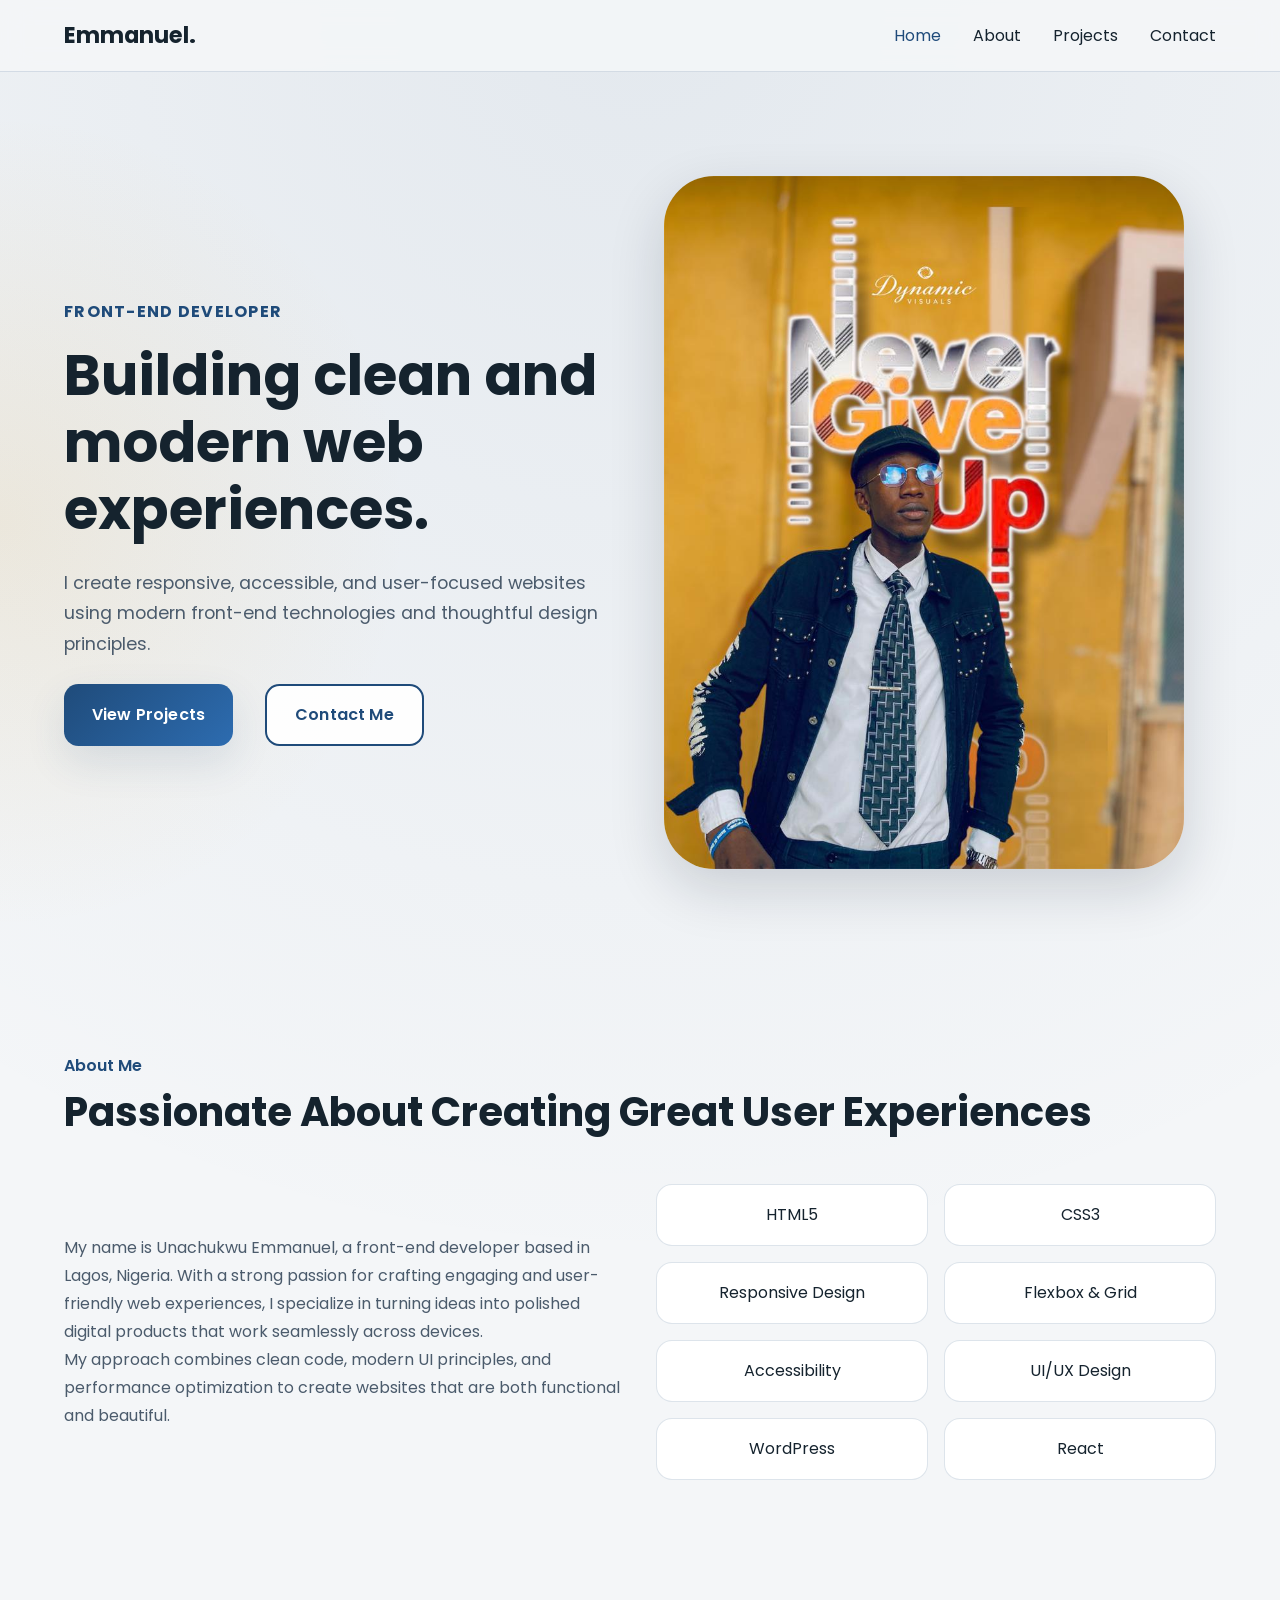
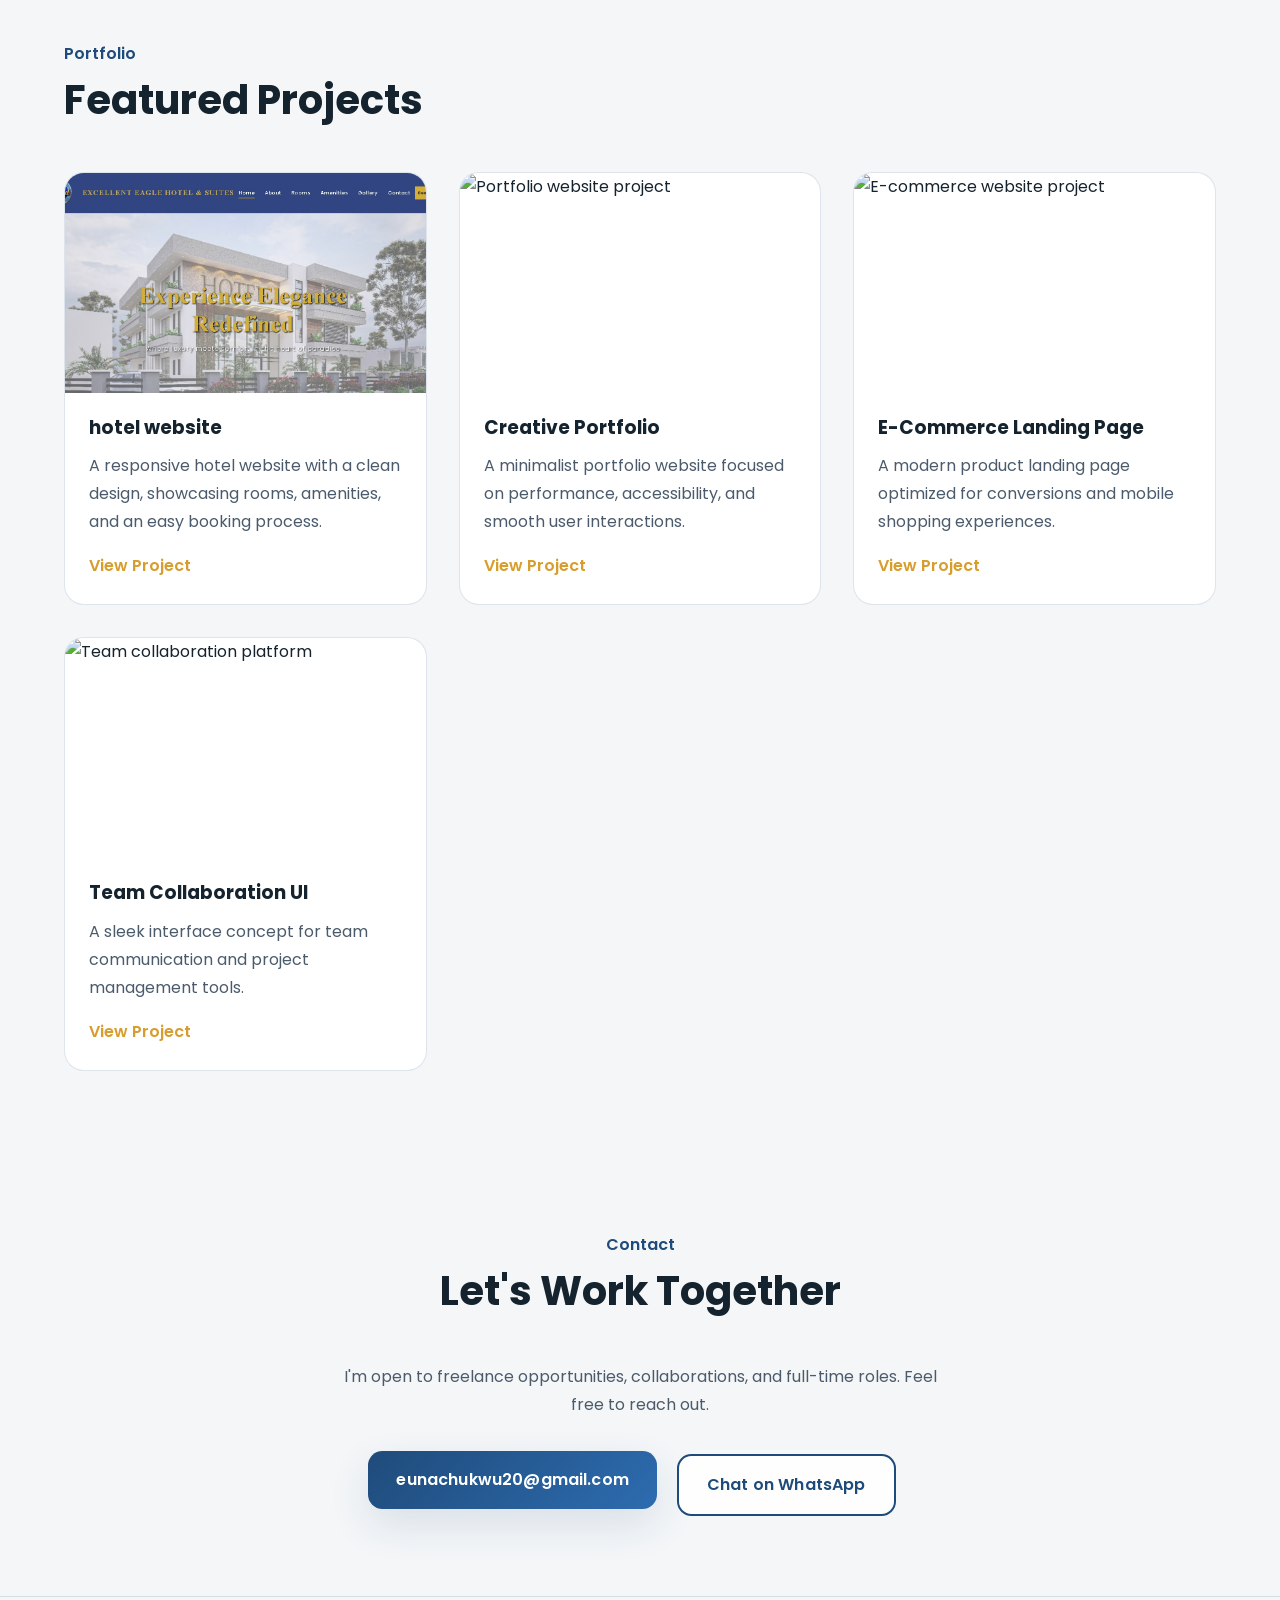
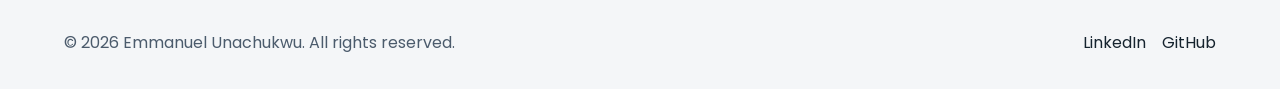
==== chat.html @ ac6048ed "first commit" ====
<!-- index.html -->
<!DOCTYPE html>
<html lang="en">
<head>
  <meta charset="UTF-8" />
  <meta name="viewport" content="width=device-width, initial-scale=1.0" />
  <meta
    name="description"
    content="Professional front-end developer portfolio website"/>
  <title>Emmanuel Unachukwu | Front-End Developer</title>
  <!-- Google Fonts -->
  <link rel="preconnect" href="https://fonts.googleapis.com" />
  <link rel="preconnect" href="https://fonts.gstatic.com" crossorigin />
  <link
    href="https://fonts.googleapis.com/css2?family=Poppins:wght@300;400;500;600;700&display=swap"
    rel="stylesheet"/>
  <link rel="stylesheet" href="chat.css" />
</head>
<body>

  <!-- =========================
       HEADER / NAVIGATION
  ========================== -->
  <header class="header">
    <nav class="navbar container">
      <a href="#" class="logo">Emmanuel.</a>

      <input type="checkbox" id="nav-toggle" class="nav-toggle" aria-label="Toggle navigation menu" />
      <label for="nav-toggle" class="nav-toggle-label" aria-label="Open navigation menu">
        <span></span>
      </label>

      <ul class="nav-links">
        <li><a href="#hero">Home</a></li>
        <li><a href="#about">About</a></li>
        <li><a href="#projects">Projects</a></li>
        <li><a href="#contact">Contact</a></li>
      </ul>
    </nav>
  </header>

  <!-- =========================
       HERO SECTION
  ========================== -->
  <main>

    <section id="hero" class="hero">
      <div class="container hero-content">
        <div class="hero-text fade-in">
          <p class="hero-subtitle">Front-End Developer</p>

          <h1>
            Building clean and modern web experiences.
          </h1>

          <p class="hero-description">
            I create responsive, accessible, and user-focused websites using
            modern front-end technologies and thoughtful design principles.
          </p>

          <div class="hero-buttons">
            <a href="#projects" class="btn primary-btn">
              View Projects
            </a>
            <a href="#contact" class="btn secondary-btn">
              Contact Me
            </a>
          </div>
        </div>

        <div class="hero-image">
          <img
            src="./images/port  pics.jpg"
            alt="Developer portrait"
          />
        </div>
      </div>
    </section>

    <!-- =========================
         ABOUT SECTION
    ========================== -->
    <section id="about" class="about section">
      <div class="container">
        <div class="section-heading">
          <p class="section-subtitle">About Me</p>
          <h2>Passionate About Creating Great User Experiences</h2>
        </div>

        <div class="about-content">
          <div class="about-text">
            <p>My name is Unachukwu Emmanuel, a front-end developer based in Lagos, Nigeria. With a strong passion for crafting engaging and user-friendly web experiences, I specialize in turning ideas into polished digital products that work seamlessly across devices.</p>
            <p>
              My approach combines clean code, modern UI principles, and
              performance optimization to create websites that are both
              functional and beautiful.
            </p>
          </div>

          <ul class="skills-grid">
            <li class="skill-card">HTML5</li>
            <li class="skill-card">CSS3</li>
            <li class="skill-card">Responsive Design</li>
            <li class="skill-card">Flexbox & Grid</li>
            <li class="skill-card">Accessibility</li>
            <li class="skill-card">UI/UX Design</li>
            <li class="skill-card">WordPress</li>
            <li class="skill-card">React</li>
          </ul>
        </div>
      </div>
    </section>

    <!-- =========================
         PROJECTS SECTION
    ========================== -->
    <section id="projects" class="projects section">
      <div class="container">
        <div class="section-heading">
          <p class="section-subtitle">Portfolio</p>
          <h2>Featured Projects</h2>
        </div>

        <div class="projects-grid">

          <!-- Project Card -->
          <article class="project-card">
            <img
              src="./images/Screenshot hotel.jpg"
              alt="hotel project"
            />
            <div class="project-content">
              <h3>hotel website</h3>
              <p>
                A responsive hotel website with a clean design, showcasing rooms, amenities, and an easy booking process.
              </p>
              <a href="https://www.excellenteagles.com" target="_blank" rel="noopener noreferrer" class="project-link">
                View Project
              </a>
            </div>
          </article>

          <!-- Project Card -->
          <article class="project-card">
            <img
              src="https://images.unsplash.com/photo-1498050108023-c5249f4df085?q=80&w=1200&auto=format&fit=crop"
              alt="Portfolio website project"
            />

            <div class="project-content">
              <h3>Creative Portfolio</h3>

              <p>
                A minimalist portfolio website focused on performance,
                accessibility, and smooth user interactions.
              </p>

              <a href="#" class="project-link">
                View Project
              </a>
            </div>
          </article>

          <!-- Project Card -->
          <article class="project-card">
            <img
              src="https://images.unsplash.com/photo-1556740749-887f6717d7e4?q=80&w=1200&auto=format&fit=crop"
              alt="E-commerce website project"
            />

            <div class="project-content">
              <h3>E-Commerce Landing Page</h3>

              <p>
                A modern product landing page optimized for conversions and
                mobile shopping experiences.
              </p>

              <a href="#" class="project-link">
                View Project
              </a>
            </div>
          </article>

          <!-- Project Card -->
          <article class="project-card">
            <img
              src="https://images.unsplash.com/photo-1516321318423-f06f85e504b3?q=80&w=1200&auto=format&fit=crop"
              alt="Team collaboration platform"
            />

            <div class="project-content">
              <h3>Team Collaboration UI</h3>

              <p>
                A sleek interface concept for team communication and project
                management tools.
              </p>

              <a href="#" class="project-link">
                View Project
              </a>
            </div>
          </article>

        </div>
      </div>
    </section>

    <!-- =========================
         CONTACT SECTION
    ========================== -->
    <section id="contact" class="contact section">
      <div class="container contact-content">
        <div class="section-heading">
          <p class="section-subtitle">Contact</p>
          <h2>Let's Work Together</h2>
        </div>

        <p class="contact-text">
          I'm open to freelance opportunities, collaborations, and full-time
          roles. Feel free to reach out.
        </p>

        <a href="mailto:eunachukwu20@gmail.com" class="btn primary-btn">
          eunachukwu20@gmail.com
        </a>
       <a href="https://wa.me/2348147374806" class="btn secondary-btn" target="_blank" rel="noopener noreferrer">
          <i class="fa-brands fa-whatsapp"></i> Chat on WhatsApp
        </a>
      </div>
    </section>

  </main>

  <!-- =========================
       FOOTER
  ========================== -->
  <footer class="footer">
    <div class="container footer-content">
      <p>&copy; <span class="footer-year">2026</span> Emmanuel Unachukwu. All rights reserved.</p>

      <div class="footer-links">
        <a href="https://www.linkedin.com/in/emmanuel-unachukwu" target="_blank" rel="noopener noreferrer">LinkedIn</a>
        <a href="https://github.com/settings/profile" target="_blank" rel="noopener noreferrer">GitHub</a>
      </div>
    </div>
  </footer>

  <script src="chat.js" defer></script>
</body>
</html>
---- chat.css ----
:root {
  --primary-color: #1f4b7a;
  --accent-color: #d79d2d;
  --secondary-color: #15232e;
  --text-color: #4b5b6c;
  --background-color: #f4f6f8;
  --surface-color: #ffffff;
  --border-color: rgba(31, 75, 122, 0.15);
  --transition: all 0.35s ease;
  --shadow: 0 20px 60px rgba(15, 23, 42, 0.12);
}

* {
  margin: 0;
  padding: 0;
  box-sizing: border-box;
  list-style-type: none;

}

/* Smooth scrolling */
html {
  scroll-behavior: smooth;
}

body {
  font-family: "Poppins", sans-serif;
  background: radial-gradient(circle at top, rgba(31, 75, 122, 0.08), transparent 38%), var(--background-color);
  color: var(--secondary-color);
  line-height: 1.75;
  max-width: 100%;
  overflow-x: hidden;
}

/* Reusable container */
.container {
  width: min(90%, 1200px);
  margin: auto;
}

/* Reusable section spacing */
.section {
  padding: 5rem 0;
}

img {
  width: 100%;
  display: block;
}

/* =========================
   TYPOGRAPHY
========================= */

h1,
h2,
h3 {
  line-height: 1.2;
}

h1 {
  font-size: 2.5rem;
}

h2 {
  font-size: 2rem;
}

p {
  color: var(--text-color);
}

.section-heading {
  margin-bottom: 3rem;
}

.section-subtitle {
  color: var(--primary-color);
  font-weight: 600;
  margin-bottom: 0.5rem;
}

/* =========================
   HEADER / NAVIGATION
========================= */

.header {
  position: sticky;
  top: 0;
  z-index: 1000;
  background: rgba(244, 246, 248, 0.92);
  backdrop-filter: blur(14px);
  border-bottom: 1px solid var(--border-color);
  animation: slideDown 0.7s ease forwards;
}

.navbar {
  display: flex;
  justify-content: space-between;
  align-items: center;
  padding: 1rem 0;
}
.logo {
  font-size: 1.4rem;
  font-weight: 700;
  text-decoration: none;
  color: var(--secondary-color);
}

.nav-links {
  list-style: none;
  display: flex;
  gap: 1.2rem;
}

.nav-links a {
  text-decoration: none;
  color: var(--secondary-color);
  transition: var(--transition);
  position: relative;
}

.nav-links a::after {
  content: "";
  position: absolute;
  width: 0%;
  height: 2px;
  left: 0;
  bottom: -4px;
  background: var(--primary-color);
  transition: var(--transition);
}

.nav-links a:hover::after {
  width: 100%;
}

.nav-links a:hover {
  color: var(--primary-color);
}

.nav-links a.active {
  color: var(--primary-color);
}

.nav-toggle {
  display: none;
}

.nav-toggle-label {
  display: none;
  width: 2.2rem;
  height: 2rem;
  cursor: pointer;
  position: relative;
  z-index: 1001;
}

.nav-toggle-label span,
.nav-toggle-label span::before,
.nav-toggle-label span::after {
  content: "";
  position: absolute;
  left: 0;
  width: 100%;
  height: 3px;
  background: var(--secondary-color);
  border-radius: 999px;
  transition: var(--transition);
}

.nav-toggle-label span {
  top: 50%;
  transform: translateY(-50%);
}

.nav-toggle-label span::before {
  top: -8px;
}

.nav-toggle-label span::after {
  top: 8px;
}

.nav-toggle:checked + .nav-toggle-label span {
  background: transparent;
}

.nav-toggle:checked + .nav-toggle-label span::before {
  transform: translateY(8px) rotate(45deg);
}

.nav-toggle:checked + .nav-toggle-label span::after {
  transform: translateY(-8px) rotate(-45deg);
}

.header.scrolled {
  box-shadow: 0 18px 45px rgba(15, 23, 42, 0.08);
  background: rgba(244, 246, 248, 0.98);
}

/* =========================
   HERO SECTION
========================= */

.hero {
  min-height: 100vh;
  display: flex;
  align-items: center;
  position: relative;
  padding: 3rem 0;
}

.hero::before {
  content: "";
  position: absolute;
  inset: 0;
  background: radial-gradient(circle at left, rgba(215, 157, 45, 0.12), transparent 30%);
  pointer-events: none;
}

.hero-content {
  position: relative;
  display: grid;
  gap: 3rem;
}

.hero-subtitle {
  color: var(--primary-color);
  font-weight: 700;
  letter-spacing: 0.08em;
  text-transform: uppercase;
  margin-bottom: 1rem;
}

.hero-text {
  animation: fadeInUp 1s ease both;
  animation-delay: 0.2s;
}

.hero-text h1,
.hero-text p,
.hero-buttons {
  opacity: 0;
  transform: translateY(20px);
  animation: fadeInUp 1s ease both;
}

.hero-text h1 {
  animation-delay: 0.35s;
}

.hero-description {
  margin: 1.5rem 0;
  max-width: 600px;
  animation-delay: 0.55s;
}

.hero-buttons {
  display: flex;
  flex-wrap: wrap;
  gap: 1rem;
  animation-delay: 0.75s;
}

.hero-image img {
  border-radius: 50px;
  /* object-fit: cover; */
  width: 100%;
  max-width: 520px;
  box-shadow: 0 20px 55px rgba(15, 23, 42, 0.16);
}

.reveal {
  opacity: 0;
  transform: translateY(24px);
  transition: opacity 0.75s ease, transform 0.75s ease;
  will-change: transform, opacity;
}

.reveal.visible {
  opacity: 1;
  transform: translateY(0);
}

/* =========================
   BUTTONS
========================= */

.btn {
  display: inline-flex;
  align-items: center;
  justify-content: center;
  padding: 0.95rem 1.75rem;
  border-radius: 0.9rem;
  text-decoration: none;
  font-weight: 600;
  transition: var(--transition);
  margin-right: 1rem;
  letter-spacing: 0.01em;
}

.primary-btn {
  background: linear-gradient(135deg, var(--primary-color), #2d6cb0);
  color: var(--surface-color);
  box-shadow: 0 16px 40px rgba(31, 75, 122, 0.12);
}

.primary-btn:hover {
  transform: translateY(-4px);
  box-shadow: 0 22px 60px rgba(31, 75, 122, 0.18);
}

.secondary-btn {
  border: 2px solid var(--primary-color);
  color: var(--primary-color);
  background: rgba(255,255,255,0.9);
}

.secondary-btn:hover {
  background: var(--primary-color);
  color: var(--surface-color);
}

.hero-buttons .btn:last-child {
  margin-right: 0;
}

/* =========================
   ABOUT SECTION
========================= */

.about-content {
  display: grid;
  gap: 2rem;
}

.skills-grid {
  display: grid;
  grid-template-columns: repeat(2, 1fr);
  gap: 1rem;
}

.skill-card {
  background: var(--surface-color);
  padding: 1rem;
  border-radius: 1rem;
  text-align: center;
  border: 1px solid var(--border-color);
  transition: var(--transition);
}

.skill-card:hover {
  transform: translateY(-5px);
  box-shadow: var(--shadow);
}

/* =========================
   PROJECTS SECTION
========================= */

.projects-grid {
  display: grid;
  gap: 2rem;
}

.project-card {
  background: var(--surface-color);
  border-radius: 1.25rem;
  overflow: hidden;
  transition: var(--transition);
  border: 1px solid var(--border-color);
}

.project-card:hover {
  transform: translateY(-8px);
  box-shadow: var(--shadow);
}

.project-card img {
  height: 220px;
  object-fit: cover;
}

.project-content {
  padding: 1.5rem;
}

.project-content h3 {
  margin-bottom: 0.8rem;
}

.project-content p {
  margin-bottom: 1rem;
}

.project-link {
  color: var(--accent-color);
  text-decoration: none;
  font-weight: 600;
  transition: var(--transition);
}

.project-link:hover {
  color: var(--primary-color);
  letter-spacing: 0.5px;
}

.hero-buttons .btn:last-child {
  margin-right: 0;
}

.section-heading,
.project-content,
.contact-content,
.about-text {
  animation: fadeInUp 0.9s ease both;
}

.project-card {
  animation: cardLift 0.9s ease both;
}

.project-card:hover {
  transform: translateY(-12px);
  box-shadow: 0 24px 70px rgba(15, 23, 42, 0.14);
}

@keyframes fadeInUp {
  from {
    opacity: 0;
    transform: translateY(24px);
  }
  to {
    opacity: 1;
    transform: translateY(0);
  }
}

@keyframes slideDown {
  from {
    opacity: 0;
    transform: translateY(-12px);
  }
  to {
    opacity: 1;
    transform: translateY(0);
  }
}

@keyframes cardLift {
  from {
    opacity: 0;
    transform: translateY(16px);
  }
  to {
    opacity: 1;
    transform: translateY(0);
  }
}

/* =========================
   CONTACT SECTION
========================= */

.contact {
  text-align: center;
}

.contact-text {
  max-width: 600px;
  margin: 0 auto 2rem;
}

/* =========================
   FOOTER
========================= */

.footer {
  padding: 2rem 0;
  border-top: 1px solid var(--border-color);
  background: var(--white);
}

.footer-content {
  display: flex;
  flex-direction: column;
  gap: 1rem;
  text-align: center;
}

.footer-links {
  display: flex;
  justify-content: center;
  gap: 1rem;
}

.footer-links a {
  color: var(--secondary-color);
  text-decoration: none;
  transition: var(--transition);
}

.footer-links a:hover {
  color: var(--primary-color);
}

/* =========================
   SIMPLE FADE-IN ANIMATION
========================= */

.fade-in {
  animation: fadeIn 1s ease;
}

@keyframes fadeIn {
  from {
    opacity: 0;
    transform: translateY(20px);
  }

  to {
    opacity: 1;
    transform: translateY(0);
  }
}

/* =========================
   TABLET BREAKPOINT
========================= */

@media (min-width: 768px) {

  h1 {
    font-size: 3.5rem;
  }

  h2 {
    font-size: 2.5rem;
  }

  .hero-content {
    grid-template-columns: 1fr 1fr;
    align-items: center;
  }

  .about-content {
    grid-template-columns: 1fr 1fr;
    align-items: center;
  }

  .projects-grid {
    grid-template-columns: repeat(2, 1fr);
  }

  .footer-content {
    flex-direction: row;
    justify-content: space-between;
    align-items: center;
  }
}

/* =========================
   DESKTOP BREAKPOINT
========================= */

@media (min-width: 1024px) {

  .projects-grid {
    grid-template-columns: repeat(3, 1fr);
  }

  .hero-description {
    font-size: 1.1rem;
  }

  .nav-links {
    gap: 2rem;
  }
}

@media (max-width: 768px) {
  .nav-toggle {
    display: block;
  }

  .nav-toggle-label {
    display: inline-flex;
  }

  .nav-links {
    position: fixed;
    top: 84px;
    right: 1rem;
    width: min(240px, 88vw);
    background: rgba(255, 255, 255, 0.95);
    backdrop-filter: blur(18px);
    border-radius: 1rem;
    flex-direction: column;
    align-items: stretch;
    padding: 1.3rem;
    gap: 1rem;
    box-shadow: 0 30px 70px rgba(15, 23, 42, 0.14);
    transform: translateX(120%);
    opacity: 0;
    pointer-events: none;
    transition: var(--transition);
  }

  .nav-links li {
    margin: 0;
  }

  .nav-toggle:checked ~ .nav-links {
    transform: translateX(0);
    opacity: 1;
    pointer-events: auto;
  }

  .nav-links a {
    display: block;
    padding: 0.9rem 1rem;
    border-radius: 0.85rem;
    background: rgba(31, 75, 122, 0.05);
  }

  .nav-links a:hover,
  .nav-links a.active {
    background: rgba(215, 157, 45, 0.12);
  }

  .navbar {
    position: relative;
    gap: 1rem;
  }

  .hero {
    padding: 2rem 0;
  }

  .hero-content {
    gap: 2rem;
  }

  .hero-text h1 {
    font-size: 2.2rem;
  }

  .btn {
    display: block;
    width: 100%;
    margin-right: 0;
  }

  .hero-buttons {
    width: 100%;
  }

  .projects-grid,
  .about-content {
    grid-template-columns: 1fr;
  }

  .skills-grid {
    grid-template-columns: 1fr 1fr;
  }
}

/* =========================
   SMALL MOBILE DEVICES
========================= */

@media (max-width: 480px) {

  h1 {
    font-size: 2rem;
  }

  .btn {
    display: block;
    margin-bottom: 1rem;
    text-align: center;
  }

  .nav-links {
    gap: 0.8rem;
    font-size: 0.9rem;
  }

  .hero {
    padding: 3rem 0;
  }
}
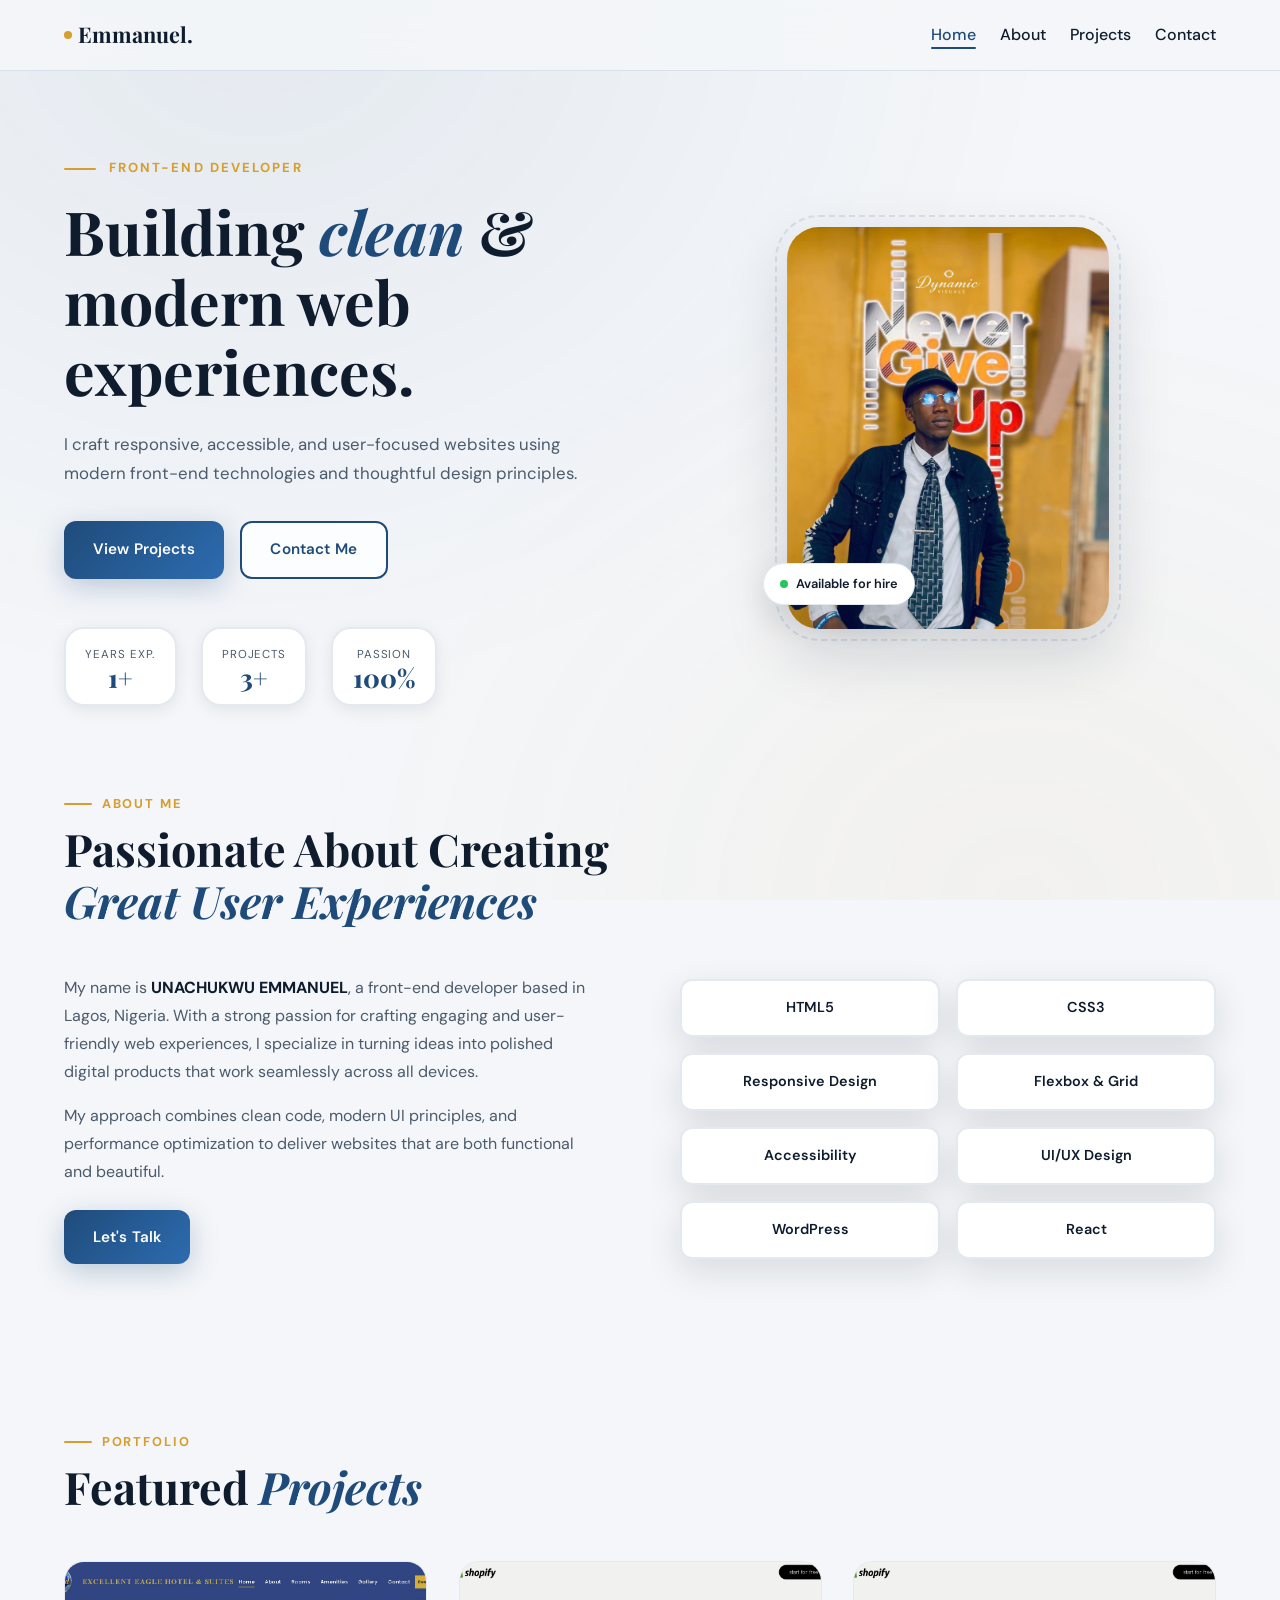
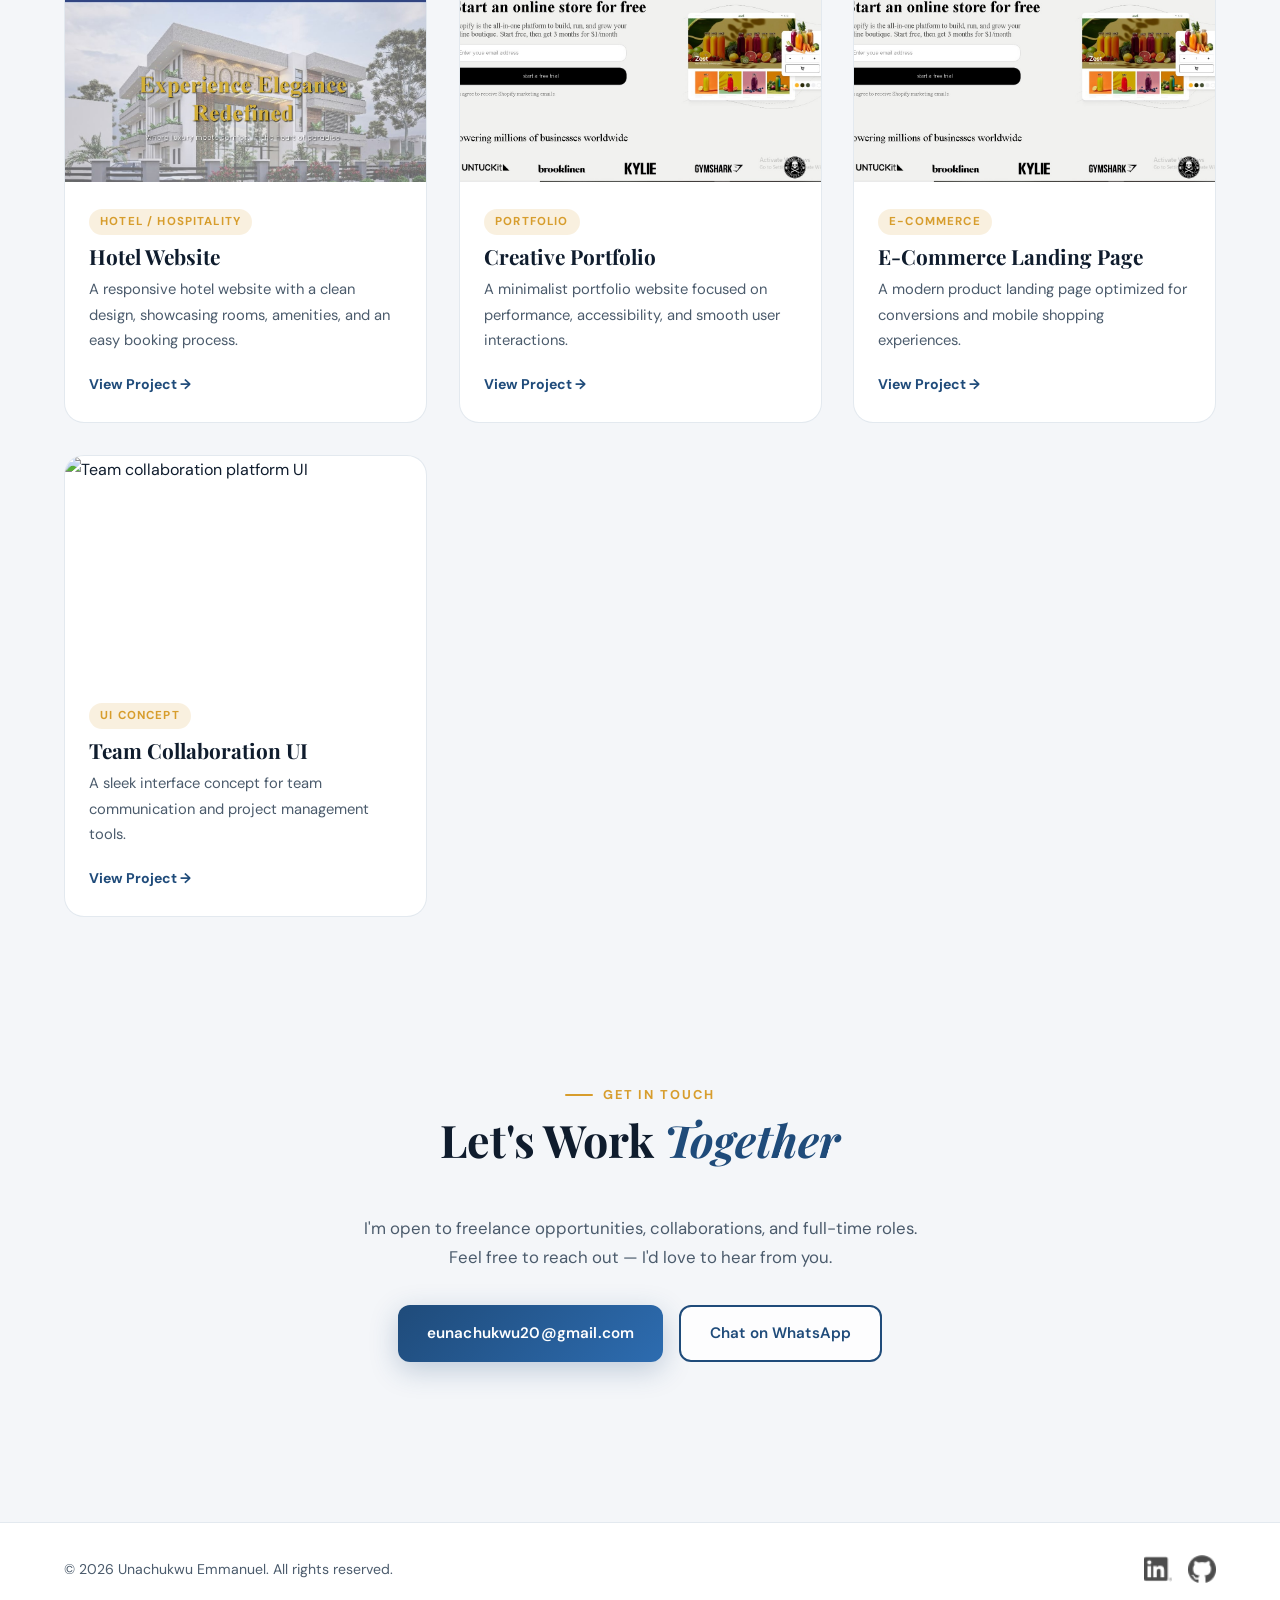
==== commit 89aaee29: "first commit" ====
--- a/chat.html
+++ b/chat.html
@@ -1,248 +1,284 @@
-<!-- index.html -->
 <!DOCTYPE html>
 <html lang="en">
 <head>
   <meta charset="UTF-8" />
   <meta name="viewport" content="width=device-width, initial-scale=1.0" />
-  <meta
-    name="description"
-    content="Professional front-end developer portfolio website"/>
-  <title>Emmanuel Unachukwu | Front-End Developer</title>
-  <!-- Google Fonts -->
+  <meta name="description" content="Emmanuel Unachukwu — Front-End Developer based in Lagos, Nigeria." />
+  <title>Unachukwu Emmanuel Front-End Developer</title>
   <link rel="preconnect" href="https://fonts.googleapis.com" />
   <link rel="preconnect" href="https://fonts.gstatic.com" crossorigin />
   <link
-    href="https://fonts.googleapis.com/css2?family=Poppins:wght@300;400;500;600;700&display=swap"
+    href="https://fonts.googleapis.com/css2?family=DM+Sans:ital,opsz,wght@0,9..40,300;0,9..40,400;0,9..40,600;0,9..40,700;1,9..40,400&family=Playfair+Display:wght@700;800&display=swap"
     rel="stylesheet"/>
-  <link rel="stylesheet" href="chat.css" />
+ <link rel="stylesheet" href="chat.css" />
 </head>
 <body>
-
-  <!-- =========================
+  <!-- =====================
+       CURSOR GLOW
+  ====================== -->
+  <!-- <div class="cursor-glow" id="cursorGlow"></div> -->
+
+  <!-- =====================
        HEADER / NAVIGATION
-  ========================== -->
-  <header class="header">
+  ====================== -->
+  <header class="header" id="header">
     <nav class="navbar container">
-      <a href="#" class="logo">Emmanuel.</a>
-
-      <input type="checkbox" id="nav-toggle" class="nav-toggle" aria-label="Toggle navigation menu" />
-      <label for="nav-toggle" class="nav-toggle-label" aria-label="Open navigation menu">
+      <a href="#hero" class="logo">
+        <span class="logo-dot"></span>Emmanuel.</a>
+      <!-- Mobile toggle (CSS-only) -->
+      <input type="checkbox" id="nav-toggle" class="nav-toggle" />
+      <label for="nav-toggle" class="nav-toggle-label" aria-label="Toggle navigation">
         <span></span>
       </label>
 
       <ul class="nav-links">
-        <li><a href="#hero">Home</a></li>
-        <li><a href="#about">About</a></li>
-        <li><a href="#projects">Projects</a></li>
-        <li><a href="#contact">Contact</a></li>
+        <li><a href="#hero"     class="nav-link">Home</a></li>
+        <li><a href="#about"    class="nav-link">About</a></li>
+        <li><a href="#projects" class="nav-link">Projects</a></li>
+        <li><a href="#contact"  class="nav-link">Contact</a></li>
       </ul>
     </nav>
   </header>
 
-  <!-- =========================
-       HERO SECTION
-  ========================== -->
   <main>
 
+    <!-- =====================
+         HERO SECTION
+    ====================== -->
     <section id="hero" class="hero">
-      <div class="container hero-content">
-        <div class="hero-text fade-in">
-          <p class="hero-subtitle">Front-End Developer</p>
-
-          <h1>
-            Building clean and modern web experiences.
+      <div class="container hero__content">
+        <div class="hero__text">
+          <p class="hero__eyebrow">
+            <span class="eyebrow-line"></span>
+            Front-End Developer
+          </p>
+
+          <h1 class="hero__headline">
+            Building <em>clean</em> &amp;<br>modern web<br>experiences.
           </h1>
 
-          <p class="hero-description">
-            I create responsive, accessible, and user-focused websites using
+          <p class="hero__description">
+            I craft responsive, accessible, and user-focused websites using
             modern front-end technologies and thoughtful design principles.
           </p>
 
-          <div class="hero-buttons">
-            <a href="#projects" class="btn primary-btn">
-              View Projects
-            </a>
-            <a href="#contact" class="btn secondary-btn">
-              Contact Me
-            </a>
-          </div>
-        </div>
-
-        <div class="hero-image">
-          <img
-            src="./images/port  pics.jpg"
-            alt="Developer portrait"
-          />
-        </div>
-      </div>
-    </section>
-
-    <!-- =========================
-         ABOUT SECTION
-    ========================== -->
+          <div class="hero__buttons">
+            <a href="#projects" class="btn btn--primary">View Projects</a>
+            <a href="#contact"  class="btn btn--outline">Contact Me</a>
+          </div>
+
+          <!-- Floating stat badges -->
+          <div class="hero__stats">
+            <div class="stat-badge">
+              <span class="stat-badge__num">1+</span>
+              <span class="stat-badge__label">Years Exp.</span>
+            </div>
+            <div class="stat-badge">
+              <span class="stat-badge__num">3+</span>
+              <span class="stat-badge__label">Projects</span>
+            </div>
+            <div class="stat-badge">
+              <span class="stat-badge__num">100%</span>
+              <span class="stat-badge__label">Passion</span>
+            </div>
+          </div>
+        </div>
+
+        <!-- Image side -->
+        <div class="hero__image">
+          <div class="hero__image-frame">
+            <img src="./images/port  pics.jpg" alt="Emmanuel Unachukwu front-end Developer portrait" />
+            <div class="hero__image-badge">
+              <span class="badge-dot"></span>
+              Available for hire
+            </div>
+          </div>
+        </div>
+      </div>
+
+         <!-- ABOUT SECTION -->
     <section id="about" class="about section">
       <div class="container">
-        <div class="section-heading">
+        <div class="section-heading reveal">
           <p class="section-subtitle">About Me</p>
-          <h2>Passionate About Creating Great User Experiences</h2>
-        </div>
-
-        <div class="about-content">
-          <div class="about-text">
-            <p>My name is Unachukwu Emmanuel, a front-end developer based in Lagos, Nigeria. With a strong passion for crafting engaging and user-friendly web experiences, I specialize in turning ideas into polished digital products that work seamlessly across devices.</p>
+          <h2>Passionate About Creating<br><em>Great User Experiences</em></h2>
+        </div>
+
+        <div class="about__content">
+          <div class="about__text reveal">
             <p>
-              My approach combines clean code, modern UI principles, and
-              performance optimization to create websites that are both
-              functional and beautiful.
+              My name is <strong>UNACHUKWU EMMANUEL</strong>, a front-end developer based in
+              Lagos, Nigeria. With a strong passion for crafting engaging and user-friendly
+              web experiences, I specialize in turning ideas into polished digital products
+              that work seamlessly across all devices.
             </p>
-          </div>
-
-          <ul class="skills-grid">
-            <li class="skill-card">HTML5</li>
-            <li class="skill-card">CSS3</li>
-            <li class="skill-card">Responsive Design</li>
-            <li class="skill-card">Flexbox & Grid</li>
-            <li class="skill-card">Accessibility</li>
-            <li class="skill-card">UI/UX Design</li>
-            <li class="skill-card">WordPress</li>
-            <li class="skill-card">React</li>
+            <p>
+              My approach combines clean code, modern UI principles, and performance
+              optimization to deliver websites that are both functional and beautiful.
+            </p>
+            <a href="#contact" class="btn btn--primary" style="margin-top:1.5rem;">Let's Talk</a>
+          </div>
+
+          <!-- Skills grid -->
+          <ul class="skills-grid reveal">
+            <li class="skill-card" style="--i:0">HTML5</li>
+            <li class="skill-card" style="--i:1">CSS3</li>
+            <li class="skill-card" style="--i:2">Responsive Design</li>
+            <li class="skill-card" style="--i:3">Flexbox &amp; Grid</li>
+            <li class="skill-card" style="--i:4">Accessibility</li>
+            <li class="skill-card" style="--i:5">UI/UX Design</li>
+            <li class="skill-card" style="--i:6">WordPress</li>
+            <li class="skill-card" style="--i:7">React</li>
           </ul>
         </div>
       </div>
     </section>
 
-    <!-- =========================
+    <!-- =====================
          PROJECTS SECTION
-    ========================== -->
+    ====================== -->
     <section id="projects" class="projects section">
       <div class="container">
+        <div class="section-heading reveal">
+          <p class="section-subtitle">Portfolio</p>
+          <h2>Featured <em>Projects</em></h2>
+        </div>
+
+        <div class="projects-grid">
+          <!-- Card 1 -->
+          <article class="project-card reveal" style="--i:0">
+            <div class="project-card__img-wrap">
+              <img src="./images/Screenshot hotel.jpg" alt="Hotel website project" />
+              <div class="project-card__overlay">
+                <a
+                  href="https://www.excellenteagles.com"
+                  target="_blank"
+                  rel="noopener noreferrer"
+                  class="btn btn--primary"
+                >View Live ↗</a>
+              </div>
+            </div>
+            <div class="project-card__body">
+              <span class="project-card__tag">Hotel / Hospitality</span>
+              <h3>Hotel Website</h3>
+              <p>A responsive hotel website with a clean design, showcasing rooms, amenities, and an easy booking process.</p>
+              <a
+                href="https://www.excellenteagles.com"
+                target="_blank"
+                rel="noopener noreferrer"
+                class="project-link"
+              >View Project →</a>
+            </div>
+          </article>
+
+          <!-- Card 2 -->
+          <article class="project-card reveal" style="--i:1">
+            <div class="project-card__img-wrap">
+              <img src="./images/Screenshot shopify.jpg" alt="Creative portfolio project" />
+              <div class="project-card__overlay">
+                <a href="#" class="btn btn--primary">View Live ↗</a>
+              </div>
+            </div>
+            <div class="project-card__body">
+              <span class="project-card__tag">Portfolio</span>
+              <h3>Creative Portfolio</h3>
+              <p>A minimalist portfolio website focused on performance, accessibility, and smooth user interactions.</p>
+              <a href="#" class="project-link">View Project →</a>
+            </div>
+          </article>
+
+          <!-- Card 3 -->
+          <article class="project-card reveal" style="--i:2">
+            <div class="project-card__img-wrap">
+              <img src="./images/Screenshot shopify.jpg" alt="E-commerce landing page project" />
+              <div class="project-card__overlay">
+                <a href="#" class="btn btn--primary">View Live ↗</a>
+              </div>
+            </div>
+            <div class="project-card__body">
+              <span class="project-card__tag">E-Commerce</span>
+              <h3>E-Commerce Landing Page</h3>
+              <p>A modern product landing page optimized for conversions and mobile shopping experiences.</p>
+              <a href="#" class="project-link">View Project →</a>
+            </div>
+          </article>
+          <!-- Card 4 -->
+          <article class="project-card reveal" style="--i:3">
+            <div class="project-card__img-wrap">
+              <img
+                src="https://images.unsplash.com/photo-1516321318423-f06f85e504b3?q=80&w=1200&auto=format&fit=crop"
+                alt="Team collaboration platform UI"
+              />
+              <div class="project-card__overlay">
+                <a href="#" class="btn btn--primary">View Live ↗</a>
+              </div>
+            </div>
+            <div class="project-card__body">
+              <span class="project-card__tag">UI Concept</span>
+              <h3>Team Collaboration UI</h3>
+              <p>A sleek interface concept for team communication and project management tools.</p>
+              <a href="#" class="project-link">View Project →</a>
+            </div>
+          </article>
+        </div>
+      </div>
+    </section>
+
+    <!-- =====================
+         CONTACT SECTION
+    ====================== -->
+    <section id="contact" class="contact section">
+      <div class="container contact__content reveal">
         <div class="section-heading">
-          <p class="section-subtitle">Portfolio</p>
-          <h2>Featured Projects</h2>
-        </div>
-
-        <div class="projects-grid">
-
-          <!-- Project Card -->
-          <article class="project-card">
-            <img
-              src="./images/Screenshot hotel.jpg"
-              alt="hotel project"
-            />
-            <div class="project-content">
-              <h3>hotel website</h3>
-              <p>
-                A responsive hotel website with a clean design, showcasing rooms, amenities, and an easy booking process.
-              </p>
-              <a href="https://www.excellenteagles.com" target="_blank" rel="noopener noreferrer" class="project-link">
-                View Project
-              </a>
-            </div>
-          </article>
-
-          <!-- Project Card -->
-          <article class="project-card">
-            <img
-              src="https://images.unsplash.com/photo-1498050108023-c5249f4df085?q=80&w=1200&auto=format&fit=crop"
-              alt="Portfolio website project"
-            />
-
-            <div class="project-content">
-              <h3>Creative Portfolio</h3>
-
-              <p>
-                A minimalist portfolio website focused on performance,
-                accessibility, and smooth user interactions.
-              </p>
-
-              <a href="#" class="project-link">
-                View Project
-              </a>
-            </div>
-          </article>
-
-          <!-- Project Card -->
-          <article class="project-card">
-            <img
-              src="https://images.unsplash.com/photo-1556740749-887f6717d7e4?q=80&w=1200&auto=format&fit=crop"
-              alt="E-commerce website project"
-            />
-
-            <div class="project-content">
-              <h3>E-Commerce Landing Page</h3>
-
-              <p>
-                A modern product landing page optimized for conversions and
-                mobile shopping experiences.
-              </p>
-
-              <a href="#" class="project-link">
-                View Project
-              </a>
-            </div>
-          </article>
-
-          <!-- Project Card -->
-          <article class="project-card">
-            <img
-              src="https://images.unsplash.com/photo-1516321318423-f06f85e504b3?q=80&w=1200&auto=format&fit=crop"
-              alt="Team collaboration platform"
-            />
-
-            <div class="project-content">
-              <h3>Team Collaboration UI</h3>
-
-              <p>
-                A sleek interface concept for team communication and project
-                management tools.
-              </p>
-
-              <a href="#" class="project-link">
-                View Project
-              </a>
-            </div>
-          </article>
-
+          <p class="section-subtitle">Get In Touch</p>
+          <h2>Let's Work <em>Together</em></h2>
+        </div>
+
+        <p class="contact__text">
+          I'm open to freelance opportunities, collaborations, and full-time roles.
+          Feel free to reach out — I'd love to hear from you.
+        </p>
+
+        <div class="contact__buttons">
+          <a href="mailto:eunachukwu20@gmail.com" class="btn btn--primary">
+            eunachukwu20@gmail.com
+          </a>
+          <a
+            href="https://wa.me/2348147374806"
+            class="btn btn--outline"
+            target="_blank"
+            rel="noopener noreferrer"
+          >Chat on WhatsApp</a>
         </div>
       </div>
     </section>
 
-    <!-- =========================
-         CONTACT SECTION
-    ========================== -->
-    <section id="contact" class="contact section">
-      <div class="container contact-content">
-        <div class="section-heading">
-          <p class="section-subtitle">Contact</p>
-          <h2>Let's Work Together</h2>
-        </div>
-
-        <p class="contact-text">
-          I'm open to freelance opportunities, collaborations, and full-time
-          roles. Feel free to reach out.
-        </p>
-
-        <a href="mailto:eunachukwu20@gmail.com" class="btn primary-btn">
-          eunachukwu20@gmail.com
+  </main>
+
+  <!-- =====================
+       FOOTER
+  ====================== -->
+  <footer class="footer">
+    <div class="container footer__content">
+      <p class="footer__copy">&copy; <span id="footerYear"></span> Unachukwu Emmanuel. All rights reserved.</p>
+
+      <div class="footer__links">
+        <a
+          href="https://www.linkedin.com/in/emmanuel-unachukwu"
+          target="_blank"
+          rel="noopener noreferrer"
+          aria-label="LinkedIn"
+        >
+          <img src="./images/linkedin.png" alt="LinkedIn" width="28" height="28" />
         </a>
-       <a href="https://wa.me/2348147374806" class="btn secondary-btn" target="_blank" rel="noopener noreferrer">
-          <i class="fa-brands fa-whatsapp"></i> Chat on WhatsApp
+        <a
+          href="https://github.com/settings/profile"
+          target="_blank"
+          rel="noopener noreferrer"
+          aria-label="GitHub"
+        >
+          <img src="./images/github.png" alt="GitHub" width="28" height="28" />
         </a>
-      </div>
-    </section>
-
-  </main>
-
-  <!-- =========================
-       FOOTER
-  ========================== -->
-  <footer class="footer">
-    <div class="container footer-content">
-      <p>&copy; <span class="footer-year">2026</span> Emmanuel Unachukwu. All rights reserved.</p>
-
-      <div class="footer-links">
-        <a href="https://www.linkedin.com/in/emmanuel-unachukwu" target="_blank" rel="noopener noreferrer">LinkedIn</a>
-        <a href="https://github.com/settings/profile" target="_blank" rel="noopener noreferrer">GitHub</a>
       </div>
     </div>
   </footer>
--- a/chat.css
+++ b/chat.css
@@ -1,615 +1,855 @@
-
-:root {
-  --primary-color: #1f4b7a;
-  --accent-color: #d79d2d;
-  --secondary-color: #15232e;
-  --text-color: #4b5b6c;
-  --background-color: #f4f6f8;
-  --surface-color: #ffffff;
-  --border-color: rgba(31, 75, 122, 0.15);
-  --transition: all 0.35s ease;
-  --shadow: 0 20px 60px rgba(15, 23, 42, 0.12);
-}
 
 * {
+  --clr-primary:        #1f4b7a;
+  --clr-primary-light:  #2d6cb0;
+  --clr-primary-xlight: rgba(31, 75, 122, 0.08);
+  --clr-accent:         #d79d2d;
+  --clr-accent-light:   rgba(215, 157, 45, 0.15);
+  --clr-dark:           #0f1c2d;
+  --clr-body:           #4b5b6c;
+  --clr-surface:        #ffffff;
+  --clr-bg:             #f4f6f9;
+  --clr-border:         rgba(31, 75, 122, 0.12);
+
+  --font-display: "Playfair Display", Georgia, serif;
+  --font-body:    "DM Sans", system-ui, sans-serif;
+
+  /* Spacing scale */
+  --space-xs:  0.5rem;
+  --space-sm:  1rem;
+  --space-md:  1.5rem;
+  --space-lg:  2rem;
+  --space-xl:  3rem;
+  --space-2xl: 5rem;
+
+  /* Radii */
+  --radius-sm:   0.75rem;
+  --radius-md:   1.25rem;
+  --radius-lg:   2rem;
+  --radius-full: 999px;
+
+  /* Shadows */
+  --shadow-sm: 0 4px 16px rgba(15, 23, 42, 0.08);
+  --shadow-md: 0 12px 36px rgba(15, 23, 42, 0.12);
+  --shadow-lg: 0 24px 64px rgba(15, 23, 42, 0.16);
+
+  /* Motion */
+  --ease-out:   cubic-bezier(0.16, 1, 0.3, 1);
+  --ease-in-out: cubic-bezier(0.45, 0, 0.55, 1);
+  --duration-fast:   200ms;
+  --duration-base:   350ms;
+  --duration-slow:   700ms;
+}
+
+/* 2. RESET & BOX MODEL */
+*,
+*::before,
+*::after {
   margin: 0;
   padding: 0;
   box-sizing: border-box;
-  list-style-type: none;
-
-}
-
-/* Smooth scrolling */
+}
+
 html {
   scroll-behavior: smooth;
-}
+  -webkit-text-size-adjust: 100%;
+}
+
+ul, ol { list-style: none; }
+img     { display: block; width: 100%; max-width: 100%; }
+a       { color: inherit; }
+button  { font: inherit; cursor: pointer; border: none; background: none; }
+
+
+/* ==========================================================================
+   3. BASE STYLES
+   ========================================================================== */
 
 body {
-  font-family: "Poppins", sans-serif;
-  background: radial-gradient(circle at top, rgba(31, 75, 122, 0.08), transparent 38%), var(--background-color);
-  color: var(--secondary-color);
-  line-height: 1.75;
-  max-width: 100%;
-  overflow-x: hidden;
-}
-
-/* Reusable container */
+  font-family:      var(--font-body);
+  font-size:        1rem;
+  line-height:      1.75;
+  color:            var(--clr-dark);
+  background-color: var(--clr-bg);
+  overflow-x:       hidden;
+}
+
+/* Subtle radial gradient atmosphere */
+body::before {
+  content: "";
+  position: fixed;
+  inset: 0;
+  background:
+    radial-gradient(ellipse at 20% 0%,  rgba(31, 75, 122, 0.07) 0%, transparent 55%),
+    radial-gradient(ellipse at 80% 100%, rgba(215, 157, 45, 0.05) 0%, transparent 50%);
+  pointer-events: none;
+  z-index: 0;
+}
+
+p { color: var(--clr-body); }
+
+h1, h2, h3 {
+  font-family: var(--font-display);
+  line-height: 1.15;
+  color: var(--clr-dark);
+}
+
+h1 { font-size: clamp(2.2rem, 5vw, 3.8rem); }
+h2 { font-size: clamp(1.8rem, 4vw, 2.8rem); }
+h3 { font-size: 1.3rem; }
+
+em {
+  font-style: italic;
+  color: var(--clr-primary);
+}
+
+strong { color: var(--clr-dark); }
+
+
+/* ==========================================================================
+   4. LAYOUT UTILITIES
+   ========================================================================== */
+
 .container {
   width: min(90%, 1200px);
-  margin: auto;
-}
-
-/* Reusable section spacing */
+  margin-inline: auto;
+}
+
 .section {
-  padding: 5rem 0;
-}
-
-img {
-  width: 100%;
-  display: block;
-}
-
-/* =========================
-   TYPOGRAPHY
-========================= */
-
-h1,
-h2,
-h3 {
-  line-height: 1.2;
-}
-
-h1 {
-  font-size: 2.5rem;
-}
-
-h2 {
-  font-size: 2rem;
-}
-
-p {
-  color: var(--text-color);
-}
-
+  padding-block: var(--space-2xl);
+  position: relative;
+  z-index: 1;
+}
+   /* 5. CURSOR GLOW (desktop only) */
+
+/* .cursor-glow {
+  position: fixed;
+  width: 480px;
+  height: 480px;
+  border-radius: 50%;
+  background: radial-gradient(circle,
+    rgba(31, 75, 122, 0.10) 0%,
+    transparent 70%
+  );
+  pointer-events: none;
+  transform: translate(-50%, -50%);
+  transition: left 0.08s linear, top 0.08s linear;
+  z-index: 0;
+  will-change: left, top;
+} */
+
+   /* 6. SECTION HEADINGS */
+  
 .section-heading {
-  margin-bottom: 3rem;
+  margin-bottom: var(--space-xl);
 }
 
 .section-subtitle {
-  color: var(--primary-color);
+  display: inline-flex;
+  align-items: center;
+  gap: 0.6rem;
+  font-size: 0.8rem;
+  font-weight: 700;
+  letter-spacing: 0.15em;
+  text-transform: uppercase;
+  color: var(--clr-accent);
+  margin-bottom: var(--space-xs);
+}
+
+.section-subtitle::before {
+  content: "";
+  display: inline-block;
+  width: 28px;
+  height: 2px;
+  background: var(--clr-accent);
+  border-radius: var(--radius-full);
+}
+   /* 7. BUTTONS */
+.btn {
+  display: inline-flex;
+  align-items: center;
+  justify-content: center;
+  gap: 0.5rem;
+  padding: 0.85rem 1.8rem;
+  border-radius: var(--radius-sm);
   font-weight: 600;
-  margin-bottom: 0.5rem;
-}
-
-/* =========================
-   HEADER / NAVIGATION
-========================= */
+  font-size: 0.95rem;
+  text-decoration: none;
+  letter-spacing: 0.01em;
+  transition:
+    transform      var(--duration-base) var(--ease-out),
+    box-shadow     var(--duration-base) var(--ease-out),
+    background     var(--duration-base) ease,
+    color          var(--duration-base) ease,
+    border-color   var(--duration-base) ease;
+  cursor: pointer;
+  position: relative;
+  overflow: hidden;
+}
+
+/* Ripple layer */
+.btn::after {
+  content: "";
+  position: absolute;
+  inset: 0;
+  background: rgba(255, 255, 255, 0.15);
+  opacity: 0;
+  transition: opacity var(--duration-fast) ease;
+}
+.btn:hover::after { opacity: 1; }
+
+/* Primary */
+.btn--primary {
+  background: linear-gradient(135deg, var(--clr-primary), var(--clr-primary-light));
+  color: #fff;
+  box-shadow: 0 8px 28px rgba(31, 75, 122, 0.25);
+}
+.btn--primary:hover {
+  transform: translateY(-3px);
+  box-shadow: 0 16px 40px rgba(31, 75, 122, 0.35);
+}
+.btn--primary:active {
+  transform: translateY(-1px);
+}
+
+/* Outline */
+.btn--outline {
+  border: 2px solid var(--clr-primary);
+  color: var(--clr-primary);
+  background: rgba(255, 255, 255, 0.8);
+}
+.btn--outline:hover {
+  background: var(--clr-primary);
+  color: #fff;
+  transform: translateY(-3px);
+  box-shadow: 0 12px 32px rgba(31, 75, 122, 0.2);
+}
+
+
+/* ==========================================================================
+   8. HEADER / NAVIGATION
+   ========================================================================== */
 
 .header {
   position: sticky;
   top: 0;
-  z-index: 1000;
-  background: rgba(244, 246, 248, 0.92);
-  backdrop-filter: blur(14px);
-  border-bottom: 1px solid var(--border-color);
-  animation: slideDown 0.7s ease forwards;
-}
-
+  z-index: 100;
+  background: rgba(244, 246, 249, 0.88);
+  backdrop-filter: blur(18px);
+  -webkit-backdrop-filter: blur(18px);
+  border-bottom: 1px solid var(--clr-border);
+  animation: slideDown var(--duration-slow) var(--ease-out) both;
+  transition: box-shadow var(--duration-base) ease, background var(--duration-base) ease;
+}
+
+.header.scrolled {
+  background: rgba(244, 246, 249, 0.97);
+  box-shadow: 0 8px 32px rgba(15, 23, 42, 0.08);
+}
+
+/* Navbar layout */
 .navbar {
   display: flex;
+  align-items: center;
   justify-content: space-between;
-  align-items: center;
-  padding: 1rem 0;
-}
+  padding-block: var(--space-sm);
+  gap: var(--space-sm);
+}
+
+/* Logo */
 .logo {
-  font-size: 1.4rem;
+  display: inline-flex;
+  align-items: center;
+  gap: 0.4rem;
+  font-family: var(--font-display);
+  font-size: 1.35rem;
   font-weight: 700;
   text-decoration: none;
-  color: var(--secondary-color);
-}
-
+  color: var(--clr-dark);
+  transition: color var(--duration-fast) ease;
+}
+.logo:hover { color: var(--clr-primary); }
+
+.logo-dot {
+  width: 8px;
+  height: 8px;
+  border-radius: 50%;
+  background: var(--clr-accent);
+  display: inline-block;
+}
+
+/* Nav links */
 .nav-links {
-  list-style: none;
-  display: flex;
-  gap: 1.2rem;
-}
-
-.nav-links a {
+  display: flex;
+  gap: 1.5rem;
+}
+
+.nav-link {
+  position: relative;
+  font-weight: 500;
   text-decoration: none;
-  color: var(--secondary-color);
-  transition: var(--transition);
-  position: relative;
-}
-
-.nav-links a::after {
+  color: var(--clr-dark);
+  padding-bottom: 4px;
+  transition: color var(--duration-fast) ease;
+}
+
+/* Animated underline */
+.nav-link::after {
   content: "";
   position: absolute;
-  width: 0%;
+  bottom: 0;
+  left: 0;
+  width: 0;
   height: 2px;
-  left: 0;
-  bottom: -4px;
-  background: var(--primary-color);
-  transition: var(--transition);
-}
-
-.nav-links a:hover::after {
-  width: 100%;
-}
-
-.nav-links a:hover {
-  color: var(--primary-color);
-}
-
-.nav-links a.active {
-  color: var(--primary-color);
-}
-
-.nav-toggle {
-  display: none;
-}
-
-.nav-toggle-label {
-  display: none;
-  width: 2.2rem;
-  height: 2rem;
-  cursor: pointer;
+  background: var(--clr-primary);
+  border-radius: var(--radius-full);
+  transition: width var(--duration-base) var(--ease-out);
+}
+
+.nav-link:hover,
+.nav-link.active { color: var(--clr-primary); }
+.nav-link:hover::after,
+.nav-link.active::after { width: 100%; }
+
+/* Mobile toggle (hidden checkbox trick) */
+.nav-toggle       { display: none; }
+.nav-toggle-label { display: none; }
+
+
+/* ==========================================================================
+   9. HERO SECTION
+   ========================================================================== */
+
+.hero {
+  min-height: 100vh;
+  display: flex;
+  flex-direction: column;
+  align-items: center;
+  justify-content: center;
   position: relative;
-  z-index: 1001;
-}
-
-.nav-toggle-label span,
-.nav-toggle-label span::before,
-.nav-toggle-label span::after {
+  padding-block: var(--space-2xl);
+  z-index: 1;
+  overflow: hidden;
+}
+
+/* Hero two-column layout */
+.hero__content {
+  display: grid;
+  grid-template-columns: 1fr 1fr;
+  align-items: center;
+  gap: var(--space-2xl);
+  position: relative;
+  z-index: 1;
+}
+
+/* --- Hero Text --- */
+.hero__eyebrow {
+  display: inline-flex;
+  align-items: center;
+  gap: 0.8rem;
+  font-size: 0.82rem;
+  font-weight: 700;
+  letter-spacing: 0.16em;
+  text-transform: uppercase;
+  color: var(--clr-accent);
+  margin-bottom: var(--space-sm);
+
+  opacity: 0;
+  transform: translateY(20px);
+  animation: fadeUp var(--duration-slow) var(--ease-out) 0.1s both;
+}
+
+.eyebrow-line {
+  display: inline-block;
+  width: 32px;
+  height: 2px;
+  background: var(--clr-accent);
+  border-radius: var(--radius-full);
+}
+
+.hero__headline {
+  font-size:(2.4rem, 5vw, 4rem);
+  margin-bottom: var(--space-md);
+  opacity: 0;
+  transform: translateY(24px);
+  animation: fadeUp var(--duration-slow) var(--ease-in-out) 0.4s both;
+}
+
+.hero__description {
+  max-width: 540px;
+  font-size: 1.05rem;
+  opacity: 0;
+  transform: translateY(24px);
+  animation: fadeUp var(--duration-slow) var(--ease-out) 0.4s both;
+}
+
+.hero__buttons {
+  display: flex;
+  flex-wrap: wrap;
+  gap: var(--space-sm);
+  margin-top: var(--space-lg);
+  opacity: 0;
+  transform: translateY(24px);
+  animation: fadeUp var(--duration-slow) var(--ease-out) 0.55s both;
+}
+
+/* Stat badges */
+.hero__stats {
+  display: flex;
+  gap: var(--space-md);
+  margin-top: var(--space-xl);
+  opacity: 0;
+  transform: translateY(24px);
+  animation: fadeUp var(--duration-slow) var(--ease-out) 0.7s both;
+}
+
+.stat-badge {
+  display: flex;
+  flex-direction: column-reverse;
+  align-items: center;
+  background: var(--clr-surface);
+  border: 2px solid var(--clr-border);
+  border-radius: var(--radius-md);
+  padding: 0.8rem 1.2rem;
+  box-shadow: var(--shadow-sm);
+  transition: transform var(--duration-base) var(--ease-out), box-shadow var(--duration-base) ease;
+}
+
+.stat-badge:hover {
+  transform: translatex(4px) translateY(-4px);
+  box-shadow: var(--shadow-lg);
+}
+
+.stat-badge__num {
+  font-family: var(--font-display);
+  font-size: 1.6rem;
+  font-weight: 800;
+  color: var(--clr-primary);
+  line-height: 1;
+}
+
+.stat-badge__label {
+  font-size: 0.72rem;
+  letter-spacing: 0.08em;
+  text-transform: uppercase;
+  color: var(--clr-body);
+  margin-top: 0.25rem;
+}
+
+/* --- Hero Image --- */
+.hero__image {
+  display: flex;
+  justify-content: center;
+  opacity: 0;
+  transform: translateX(32px);
+  animation: fadeLeft var(--duration-slow) var(--ease-out) 0.5s both;
+}
+
+.hero__image-frame {
+  position: relative;
+  max-width: 480px;
+  width: 60%;
+}
+
+.hero__image-frame img {
+  border-radius: var(--radius-lg);
+  box-shadow: var(--shadow-lg);
+  object-fit: cover;
+  aspect-ratio: 4 / 5;
+}
+
+/* Decorative corner accent */
+.hero__image-frame::before {
   content: "";
   position: absolute;
-  left: 0;
-  width: 100%;
-  height: 3px;
-  background: var(--secondary-color);
-  border-radius: 999px;
-  transition: var(--transition);
-}
-
-.nav-toggle-label span {
-  top: 50%;
-  transform: translateY(-50%);
-}
-
-.nav-toggle-label span::before {
-  top: -8px;
-}
-
-.nav-toggle-label span::after {
-  top: 8px;
-}
-
-.nav-toggle:checked + .nav-toggle-label span {
-  background: transparent;
-}
-
-.nav-toggle:checked + .nav-toggle-label span::before {
-  transform: translateY(8px) rotate(45deg);
-}
-
-.nav-toggle:checked + .nav-toggle-label span::after {
-  transform: translateY(-8px) rotate(-45deg);
-}
-
-.header.scrolled {
-  box-shadow: 0 18px 45px rgba(15, 23, 42, 0.08);
-  background: rgba(244, 246, 248, 0.98);
-}
-
-/* =========================
-   HERO SECTION
-========================= */
-
-.hero {
-  min-height: 100vh;
-  display: flex;
-  align-items: center;
+  inset: -12px;
+  border: 2px dashed var(--clr-border);
+  border-radius: calc(var(--radius-lg) + 12px);
+  pointer-events: none;
+  animation: spinSlow 40s linear infinite;
+}
+
+/* Available badge */
+.hero__image-badge {
+  position: absolute;
+  bottom: 1.5rem;
+  left: -1.5rem;
+  display: inline-flex;
+  align-items: center;
+  gap: 0.5rem;
+  background: var(--clr-surface);
+  border: 1px solid var(--clr-border);
+  border-radius: var(--radius-full);
+  padding: 0.55rem 1rem;
+  font-size: 0.8rem;
+  font-weight: 600;
+  color: var(--clr-dark);
+  box-shadow: var(--shadow-md);
+  animation: badgePop 0.6s var(--ease-out) 1s both;
+}
+
+.badge-dot {
+  width: 8px;
+  height: 8px;
+  border-radius: 50%;
+  background: #22c55e;
+  animation: pulse 2s ease infinite;
+}
+
+   /* 10. ABOUT SECTION */
+.about__content {
+  display: grid;
+  grid-template-columns: 1fr 1fr;
+  align-items: center;
+  gap: var(--space-2xl);
+}
+.about__text p + p {
+  margin-top: var(--space-sm);
+}
+
+/* Skills grid */
+.skills-grid {
+  display: grid;
+  grid-template-columns: repeat(2, 1fr);
+  gap: var(--space-sm);
+}
+
+.skill-card {
+  background: var(--clr-surface);
+  border: 2px solid var(--clr-border);
+  border-radius: var(--radius-sm);
+  box-shadow: var(--shadow-md);
+  padding: 0.9rem 1rem;
+  text-align: center;
+  font-weight: 600;
+  font-size: 0.9rem;
+  color: var(--clr-dark);
+  cursor: default;
+
+  /* Staggered entry animation applied via JS/class */
+  transition:
+    transform     var(--duration-base) var(--ease-out),
+    box-shadow    var(--duration-base) ease,
+    background    var(--duration-base) ease,
+    color         var(--duration-base) ease,
+    border-color  var(--duration-base) ease;
+}
+
+.skill-card:hover {
+  transform: translateY(-6px) scale(1.02);
+  box-shadow: var(--shadow-md);
+  background: var(--clr-primary);
+  color: #fff;
+  border-color: var(--clr-primary);
+}
+
+   /* 11. PROJECTS SECTION */
+.projects-grid {
+  display: grid;
+  grid-template-columns: repeat(3, minmax(300px, 1fr));
+  gap: var(--space-lg);
+}
+/* Project card */
+.project-card {
+  background: var(--clr-surface);
+  border: 1px solid var(--clr-border);
+  border-radius: var(--radius-md);
+  overflow: hidden;
+  transition:
+    transform  var(--duration-base) var(--ease-out),
+    box-shadow var(--duration-base) ease;
+}
+
+.project-card:hover {
+  transform: translateY(-10px);
+  box-shadow: var(--shadow-lg);
+}
+
+/* Image wrapper with overlay */
+.project-card__img-wrap {
   position: relative;
-  padding: 3rem 0;
-}
-
-.hero::before {
-  content: "";
+  overflow: hidden;
+}
+
+.project-card__img-wrap img {
+  height: 220px;
+  object-fit: cover;
+  transition: transform var(--duration-slow) var(--ease-out);
+}
+
+.project-card:hover .project-card__img-wrap img {
+  transform: scale(1.06);
+}
+
+/* Hover overlay */
+.project-card__overlay {
   position: absolute;
   inset: 0;
-  background: radial-gradient(circle at left, rgba(215, 157, 45, 0.12), transparent 30%);
-  pointer-events: none;
-}
-
-.hero-content {
+  background: rgba(15, 28, 45, 0.65);
+  display: flex;
+  align-items: center;
+  justify-content: center;
+  opacity: 0;
+  transition: opacity var(--duration-base) ease;
+  backdrop-filter: blur(4px);
+}
+
+.project-card:hover .project-card__overlay { opacity: 1; }
+
+/* Card body */
+.project-card__body {
+  padding: var(--space-md);
+}
+
+.project-card__tag {
+  display: inline-block;
+  font-size: 0.72rem;
+  font-weight: 700;
+  letter-spacing: 0.1em;
+  text-transform: uppercase;
+  color: var(--clr-accent);
+  background: var(--clr-accent-light);
+  padding: 0.2rem 0.7rem;
+  border-radius: var(--radius-full);
+  margin-bottom: 0.6rem;
+}
+
+.project-card__body h3 {
+  margin-bottom: 0.5rem;
+}
+
+.project-card__body p {
+  font-size: 0.92rem;
+  margin-bottom: var(--space-sm);
+}
+
+.project-link {
+  display: inline-flex;
+  align-items: center;
+  gap: 0.3rem;
+  font-weight: 700;
+  font-size: 0.88rem;
+  text-decoration: none;
+  color: var(--clr-primary);
+  transition: gap var(--duration-fast) ease, color var(--duration-fast) ease;
+}
+.project-link:hover {
+  color: var(--clr-accent);
+  gap: 0.6rem;
+}
+
+   /* 12. CONTACT SECTION */
+.contact__content {
+  text-align: center;
+  max-width: 640px;
+  margin-inline: auto;
+}
+.contact__text {
+  font-size: 1.05rem;
+  margin-bottom: var(--space-lg);
+}
+.contact__buttons {
+  display: flex;
+  flex-wrap: wrap;
+  gap: var(--space-sm);
+  justify-content: center;
+}
+   /* 13. FOOTER */
+.footer {
+  border-top: 1px solid var(--clr-border);
+  padding-block: var(--space-lg);
+  background: var(--clr-surface);
   position: relative;
-  display: grid;
-  gap: 3rem;
-}
-
-.hero-subtitle {
-  color: var(--primary-color);
-  font-weight: 700;
-  letter-spacing: 0.08em;
-  text-transform: uppercase;
-  margin-bottom: 1rem;
-}
-
-.hero-text {
-  animation: fadeInUp 1s ease both;
-  animation-delay: 0.2s;
-}
-
-.hero-text h1,
-.hero-text p,
-.hero-buttons {
-  opacity: 0;
-  transform: translateY(20px);
-  animation: fadeInUp 1s ease both;
-}
-
-.hero-text h1 {
-  animation-delay: 0.35s;
-}
-
-.hero-description {
-  margin: 1.5rem 0;
-  max-width: 600px;
-  animation-delay: 0.55s;
-}
-
-.hero-buttons {
-  display: flex;
+  z-index: 1;
+}
+.footer__content {
+  display: flex;
+  align-items: center;
+  justify-content: space-between;
   flex-wrap: wrap;
-  gap: 1rem;
-  animation-delay: 0.75s;
-}
-
-.hero-image img {
-  border-radius: 50px;
-  /* object-fit: cover; */
-  width: 100%;
-  max-width: 520px;
-  box-shadow: 0 20px 55px rgba(15, 23, 42, 0.16);
-}
-
+  gap: var(--space-sm);
+}
+.footer__copy {
+  font-size: 0.88rem;
+  color: var(--clr-body);
+}
+
+.footer__links {
+  display: flex;
+  gap: var(--space-sm);
+  align-items: center;
+}
+
+.footer__links a {
+  display: block;
+  transition: transform var(--duration-base) var(--ease-out), opacity var(--duration-base) ease;
+  opacity: 0.7;
+}
+
+.footer__links a:hover {
+  transform: translateY(-3px);
+  opacity: 1;
+}
+
+.footer__links img {
+  width: 28px;
+  height: 28px;
+  object-fit: contain;
+}
+   /* 14. SCROLL REVEAL */
 .reveal {
   opacity: 0;
-  transform: translateY(24px);
-  transition: opacity 0.75s ease, transform 0.75s ease;
+  transform: translateY(28px);
+  transition:
+    opacity   var(--duration-slow) var(--ease-out),
+    transform var(--duration-slow) var(--ease-out);
   will-change: transform, opacity;
 }
 
+/* Staggered delay for children via --i CSS variable */
 .reveal.visible {
   opacity: 1;
   transform: translateY(0);
 }
 
-/* =========================
-   BUTTONS
-========================= */
-
-.btn {
-  display: inline-flex;
-  align-items: center;
-  justify-content: center;
-  padding: 0.95rem 1.75rem;
-  border-radius: 0.9rem;
-  text-decoration: none;
-  font-weight: 600;
-  transition: var(--transition);
-  margin-right: 1rem;
-  letter-spacing: 0.01em;
-}
-
-.primary-btn {
-  background: linear-gradient(135deg, var(--primary-color), #2d6cb0);
-  color: var(--surface-color);
-  box-shadow: 0 16px 40px rgba(31, 75, 122, 0.12);
-}
-
-.primary-btn:hover {
-  transform: translateY(-4px);
-  box-shadow: 0 22px 60px rgba(31, 75, 122, 0.18);
-}
-
-.secondary-btn {
-  border: 2px solid var(--primary-color);
-  color: var(--primary-color);
-  background: rgba(255,255,255,0.9);
-}
-
-.secondary-btn:hover {
-  background: var(--primary-color);
-  color: var(--surface-color);
-}
-
-.hero-buttons .btn:last-child {
-  margin-right: 0;
-}
-
-/* =========================
-   ABOUT SECTION
-========================= */
-
-.about-content {
-  display: grid;
-  gap: 2rem;
-}
-
-.skills-grid {
-  display: grid;
-  grid-template-columns: repeat(2, 1fr);
-  gap: 1rem;
-}
-
-.skill-card {
-  background: var(--surface-color);
-  padding: 1rem;
-  border-radius: 1rem;
-  text-align: center;
-  border: 1px solid var(--border-color);
-  transition: var(--transition);
-}
-
-.skill-card:hover {
-  transform: translateY(-5px);
-  box-shadow: var(--shadow);
-}
-
-/* =========================
-   PROJECTS SECTION
-========================= */
-
-.projects-grid {
-  display: grid;
-  gap: 2rem;
-}
-
-.project-card {
-  background: var(--surface-color);
-  border-radius: 1.25rem;
-  overflow: hidden;
-  transition: var(--transition);
-  border: 1px solid var(--border-color);
-}
-
-.project-card:hover {
-  transform: translateY(-8px);
-  box-shadow: var(--shadow);
-}
-
-.project-card img {
-  height: 220px;
-  object-fit: cover;
-}
-
-.project-content {
-  padding: 1.5rem;
-}
-
-.project-content h3 {
-  margin-bottom: 0.8rem;
-}
-
-.project-content p {
-  margin-bottom: 1rem;
-}
-
-.project-link {
-  color: var(--accent-color);
-  text-decoration: none;
-  font-weight: 600;
-  transition: var(--transition);
-}
-
-.project-link:hover {
-  color: var(--primary-color);
-  letter-spacing: 0.5px;
-}
-
-.hero-buttons .btn:last-child {
-  margin-right: 0;
-}
-
-.section-heading,
-.project-content,
-.contact-content,
-.about-text {
-  animation: fadeInUp 0.9s ease both;
-}
-
-.project-card {
-  animation: cardLift 0.9s ease both;
-}
-
-.project-card:hover {
-  transform: translateY(-12px);
-  box-shadow: 0 24px 70px rgba(15, 23, 42, 0.14);
-}
-
-@keyframes fadeInUp {
-  from {
-    opacity: 0;
-    transform: translateY(24px);
+/* Stagger skill cards and project cards individually */
+.skill-card.visible,
+.project-card.visible {
+  transition-delay: calc(var(--i, 0) * 80ms);
+}
+   /* 15. KEYFRAME ANIMATIONS */
+/* Page load entries */
+@keyframes fadeUp {
+  from { opacity: 0; transform: translateY(24px); }
+  to   { opacity: 1; transform: translateY(0);    }
+}
+
+@keyframes fadeLeft {
+  from { opacity: 0; transform: translateX(32px); }
+  to   { opacity: 1; transform: translateX(0);    }
+}
+
+@keyframes slideDown {
+  from { opacity: 0; transform: translateY(-12px); }
+  to   { opacity: 1; transform: translateY(0);     }
+}
+
+/* Hero image frame */
+@keyframes spinSlow {
+  to { transform: rotate(360deg); }
+}
+
+/* Background orbs */
+@keyframes floatOrb {
+  0%, 100% { transform: translateY(0) translateX(0); }
+  33%       { transform: translateY(-30px) translateX(20px); }
+  66%       { transform: translateY(15px) translateX(-15px); }
+}
+
+/* Available badge pop */
+@keyframes badgePop {
+  from { opacity: 0; transform: scale(0.8) translateX(-8px); }
+  to   { opacity: 1; transform: scale(1) translateX(0);      }
+}
+
+/* Green dot pulse */
+@keyframes pulse {
+  0%, 100% { box-shadow: 0 0 0 0   rgba(34, 197, 94, 0.5); }
+  50%       { box-shadow: 0 0 0 8px rgba(34, 197, 94, 0);   }
+}
+
+/* Scroll line march */
+@keyframes scrollLine {
+  0%   { transform: scaleY(0); transform-origin: top; opacity: 1; }
+  50%  { transform: scaleY(1); transform-origin: top; opacity: 1; }
+  100% { transform: scaleY(0); transform-origin: bottom; opacity: 0; }
+}
+   /* 16. RESPONSIVE — TABLET  (max-width: 1024px) */
+@media (max-width: 1024px) {
+  .hero__content,
+  .about__content {
+    grid-template-columns: 1fr;
+    text-align: center;
   }
-  to {
-    opacity: 1;
-    transform: translateY(0);
+  .hero__description,
+  .hero__buttons,
+  .hero__stats { max-width: 100%; }
+
+  .hero__buttons,
+  .hero__stats  { justify-content: center; }
+
+  .hero__eyebrow { justify-content: center; }
+
+  .hero__image { justify-content: center; }
+
+  .hero__image-badge {
+    left: 50%;
+    transform: translateX(-50%);
+    bottom: -1.2rem;
   }
-}
-
-@keyframes slideDown {
-  from {
-    opacity: 0;
-    transform: translateY(-12px);
+
+  .hero__image-frame {
+    max-width: 360px;
   }
-  to {
-    opacity: 1;
-    transform: translateY(0);
+
+  .about__text { text-align: left; }
+
+  .scroll-indicator { display: none; }
+}
+   /* 17. RESPONSIVE — MOBILE  (max-width: 768px) */
+@media (max-width: 768px) {
+
+  /* Mobile menu */
+  .nav-toggle-label {
+    display: flex;
+    align-items: center;
+    justify-content: center;
+    width: 2rem;
+    height: 2rem;
+    cursor: pointer;
+    z-index: 200;
   }
-}
-
-@keyframes cardLift {
-  from {
-    opacity: 0;
-    transform: translateY(16px);
+
+  .nav-toggle-label span,
+  .nav-toggle-label span::before,
+  .nav-toggle-label span::after {
+    content: "";
+    position: absolute;
+    width: 22px;
+    height: 2.5px;
+    background: var(--clr-dark);
+    border-radius: var(--radius-full);
+    transition: transform var(--duration-base) var(--ease-out), opacity var(--duration-fast) ease;
   }
-  to {
-    opacity: 1;
-    transform: translateY(0);
-  }
-}
-
-/* =========================
-   CONTACT SECTION
-========================= */
-
-.contact {
-  text-align: center;
-}
-
-.contact-text {
-  max-width: 600px;
-  margin: 0 auto 2rem;
-}
-
-/* =========================
-   FOOTER
-========================= */
-
-.footer {
-  padding: 2rem 0;
-  border-top: 1px solid var(--border-color);
-  background: var(--white);
-}
-
-.footer-content {
-  display: flex;
-  flex-direction: column;
-  gap: 1rem;
-  text-align: center;
-}
-
-.footer-links {
-  display: flex;
-  justify-content: center;
-  gap: 1rem;
-}
-
-.footer-links a {
-  color: var(--secondary-color);
-  text-decoration: none;
-  transition: var(--transition);
-}
-
-.footer-links a:hover {
-  color: var(--primary-color);
-}
-
-/* =========================
-   SIMPLE FADE-IN ANIMATION
-========================= */
-
-.fade-in {
-  animation: fadeIn 1s ease;
-}
-
-@keyframes fadeIn {
-  from {
-    opacity: 0;
-    transform: translateY(20px);
-  }
-
-  to {
-    opacity: 1;
-    transform: translateY(0);
-  }
-}
-
-/* =========================
-   TABLET BREAKPOINT
-========================= */
-
-@media (min-width: 768px) {
-
-  h1 {
-    font-size: 3.5rem;
-  }
-
-  h2 {
-    font-size: 2.5rem;
-  }
-
-  .hero-content {
-    grid-template-columns: 1fr 1fr;
-    align-items: center;
-  }
-
-  .about-content {
-    grid-template-columns: 1fr 1fr;
-    align-items: center;
-  }
-
-  .projects-grid {
-    grid-template-columns: repeat(2, 1fr);
-  }
-
-  .footer-content {
-    flex-direction: row;
-    justify-content: space-between;
-    align-items: center;
-  }
-}
-
-/* =========================
-   DESKTOP BREAKPOINT
-========================= */
-
-@media (min-width: 1024px) {
-
-  .projects-grid {
-    grid-template-columns: repeat(3, 1fr);
-  }
-
-  .hero-description {
-    font-size: 1.1rem;
-  }
-
-  .nav-links {
-    gap: 2rem;
-  }
-}
-
-@media (max-width: 768px) {
-  .nav-toggle {
-    display: block;
-  }
-
-  .nav-toggle-label {
-    display: inline-flex;
-  }
-
+
+  .nav-toggle-label span::before { top: -7px; }
+  .nav-toggle-label span::after  { top:  7px; }
+
+  .nav-toggle:checked + .nav-toggle-label span           { background: transparent; }
+  .nav-toggle:checked + .nav-toggle-label span::before  { transform: rotate(45deg)  translateY(7px); }
+  .nav-toggle:checked + .nav-toggle-label span::after   { transform: rotate(-45deg) translateY(-7px); }
+
+  /* Slide-in drawer */
   .nav-links {
     position: fixed;
-    top: 84px;
-    right: 1rem;
-    width: min(240px, 88vw);
-    background: rgba(255, 255, 255, 0.95);
-    backdrop-filter: blur(18px);
-    border-radius: 1rem;
+    top: 64px;
+    right: var(--space-sm);
+    width: min(260px, 88vw);
     flex-direction: column;
-    align-items: stretch;
-    padding: 1.3rem;
-    gap: 1rem;
-    box-shadow: 0 30px 70px rgba(15, 23, 42, 0.14);
-    transform: translateX(120%);
+    background: rgba(255, 255, 255, 0.97);
+    backdrop-filter: blur(20px);
+    border: 1px solid var(--clr-border);
+    border-radius: var(--radius-md);
+    padding: var(--space-md);
+    gap: 0.6rem;
+    box-shadow: var(--shadow-lg);
+
+    transform: translateX(calc(100% + var(--space-sm)));
     opacity: 0;
     pointer-events: none;
-    transition: var(--transition);
-  }
-
-  .nav-links li {
-    margin: 0;
+    transition:
+      transform var(--duration-base) var(--ease-out),
+      opacity   var(--duration-base) ease;
   }
 
   .nav-toggle:checked ~ .nav-links {
@@ -618,77 +858,37 @@
     pointer-events: auto;
   }
 
-  .nav-links a {
+  .nav-link {
     display: block;
-    padding: 0.9rem 1rem;
-    border-radius: 0.85rem;
-    background: rgba(31, 75, 122, 0.05);
+    padding: 0.75rem 1rem;
+    border-radius: var(--radius-sm);
+    background: var(--clr-primary-xlight);
   }
 
-  .nav-links a:hover,
-  .nav-links a.active {
-    background: rgba(215, 157, 45, 0.12);
-  }
-
-  .navbar {
-    position: relative;
-    gap: 1rem;
-  }
-
-  .hero {
-    padding: 2rem 0;
-  }
-
-  .hero-content {
-    gap: 2rem;
-  }
-
-  .hero-text h1 {
-    font-size: 2.2rem;
-  }
-
+  /* Layout adjustments */
   .btn {
-    display: block;
     width: 100%;
-    margin-right: 0;
-  }
-
-  .hero-buttons {
-    width: 100%;
-  }
-
-  .projects-grid,
-  .about-content {
-    grid-template-columns: 1fr;
-  }
-
-  .skills-grid {
-    grid-template-columns: 1fr 1fr;
-  }
-}
-
-/* =========================
-   SMALL MOBILE DEVICES
-========================= */
-
-@media (max-width: 480px) {
-
-  h1 {
-    font-size: 2rem;
-  }
-
-  .btn {
-    display: block;
-    margin-bottom: 1rem;
     text-align: center;
   }
 
-  .nav-links {
-    gap: 0.8rem;
-    font-size: 0.9rem;
-  }
-
-  .hero {
-    padding: 3rem 0;
-  }
+  .hero__buttons { flex-direction: column; }
+
+  .skills-grid { grid-template-columns: 1fr 1fr; }
+
+  .projects-grid { grid-template-columns: 1fr; }
+
+  .footer__content { flex-direction: column; text-align: center; }
+
+  .cursor-glow { display: none; }
+}
+
+   /* 18. RESPONSIVE — SMALL MOBILE  (max-width: 480px) */
+
+@media (max-width: 480px) {
+
+  .hero__stats { flex-direction: column; align-items: center; }
+
+  .stat-badge { width: 100%; flex-direction: row; gap: var(--space-sm); }
+
+  .contact__buttons { flex-direction: column; align-items: center; }
 }
